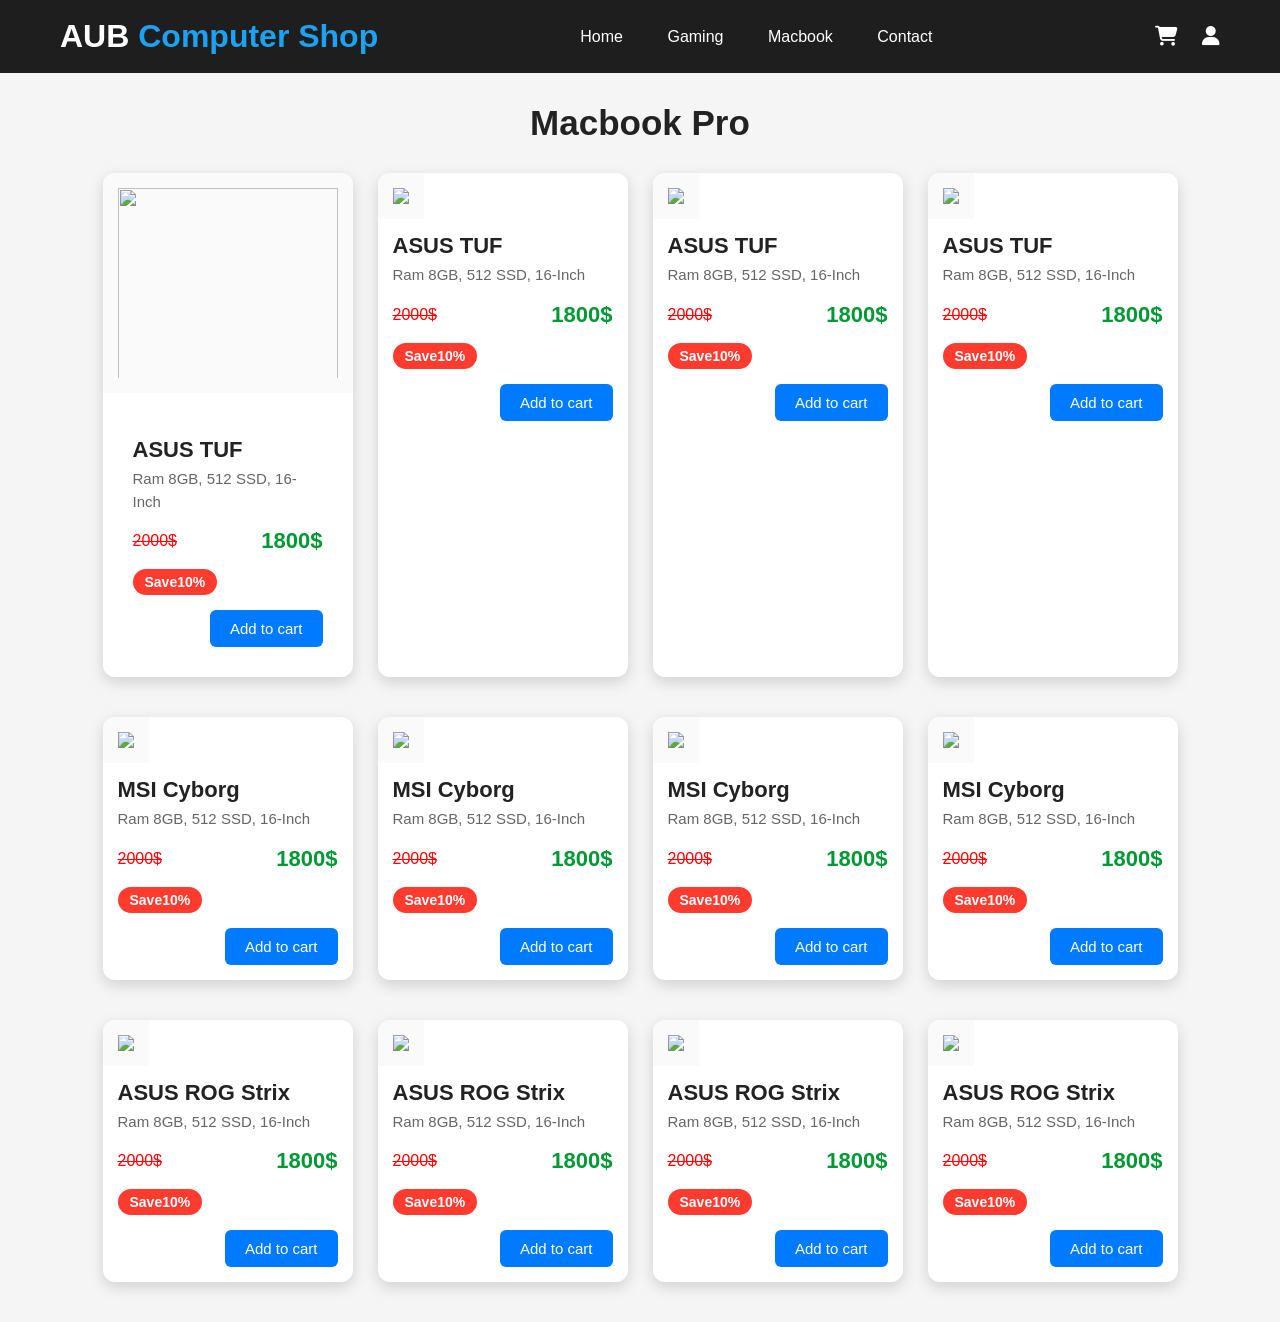
==== gaming.html @ b611711b "Add files via upload" ====
<!DOCTYPE html>
<html lang="en">

<head>
    <meta charset="UTF-8">
    <meta name="viewport" content="width=device-width, initial-scale=1.0">
    <title>Document</title>
    <link rel="stylesheet" href="gaming.css">
    <link rel="stylesheet" href="https://cdnjs.cloudflare.com/ajax/libs/font-awesome/6.6.0/css/all.min.css">
</head>

<body>
    <header>

        <div class="logo">
            AUB <span>Computer Shop</span>
        </div>

        <nav>
            <a href="index.html">Home</a>
            <a href="gaming.html">Gaming</a>
            <a href="macbook.html">Macbook</a>

            <a href="contact.html">Contact</a>
        </nav>

        <div class="icon">
            <i class="fa-solid fa-cart-shopping"></i>
            <i class="fa-solid fa-user"></i>
        </div>

    </header>
    <div class="main">

        <h2>Macbook Pro</h2>
    </div>
    <div class="topsale">
        <div class="column"><img src="./photo/Lutu.png">
            <div class="product-info">
                <div class="product-name">ASUS TUF</div>
                <div class="product-des">Ram 8GB, 512 SSD, 16-Inch
                </div>
                <div class="price">
                    <div class="product-price">2000$</div>
                    <div class="final-price">1800$</div>
                </div>
                <div class="product-discount">Save10%</div>
                <div style="text-align: right;"><button>Add to cart</button></div>
            </div>
        </div>
        <div class=" column"><img src="./photo/Lutu.png" alt=" ">
            <div class="product-name">ASUS TUF</div>
            <div class="product-des">Ram 8GB, 512 SSD, 16-Inch
            </div>
            <div class="price">
                <div class="product-price">2000$</div>
                <div class="final-price">1800$</div>
            </div>
            <div class="product-discount">Save10%</div>
            <div style="text-align: right;"><button>Add to cart</button></div>
        </div>
        <div class="column "><img src="./photo/Lutu.png" alt=" ">
            <div class="product-name">ASUS TUF</div>
            <div class="product-des">Ram 8GB, 512 SSD, 16-Inch
            </div>
            <div class="price">
                <div class="product-price">2000$</div>
                <div class="final-price">1800$</div>
            </div>
            <div class="product-discount">Save10%</div>
            <div style="text-align: right;"><button>Add to cart</button></div>
        </div>
        <div class="column "><img src="./photo/Lutu.png" alt=" ">
            <div class="product-name">ASUS TUF</div>
            <div class="product-des">Ram 8GB, 512 SSD, 16-Inch
            </div>
            <div class="price">
                <div class="product-price">2000$</div>
                <div class="final-price">1800$</div>
            </div>
            <div class="product-discount">Save10%</div>
            <div style="text-align: right;"><button>Add to cart</button></div>
        </div>
    </div>
    <div>
        <div class="topsale">
            <div class="column "><img src="./photo/msi.png" alt=" ">
                <div class="product-name">MSI Cyborg</div>
                <div class="product-des">Ram 8GB, 512 SSD, 16-Inch
                </div>
                <div class="price">
                    <div class="product-price">2000$</div>
                    <div class="final-price">1800$</div>
                </div>
                <div class="product-discount">Save10%</div>
                <div style="text-align: right;"><button>Add to cart</button></div>
            </div>
            <div class="column "><img src="./photo/msi.png" alt=" ">
                <div class="product-name">MSI Cyborg</div>
                <div class="product-des">Ram 8GB, 512 SSD, 16-Inch
                </div>
                <div class="price">
                    <div class="product-price">2000$</div>
                    <div class="final-price">1800$</div>
                </div>
                <div class="product-discount">Save10%</div>
                <div style="text-align: right;"><button>Add to cart</button></div>
            </div>
            <div class="column "><img src="./photo/msi.png" alt=" ">
                <div class="product-name">MSI Cyborg</div>
                <div class="product-des">Ram 8GB, 512 SSD, 16-Inch
                </div>
                <div class="price">
                    <div class="product-price">2000$</div>
                    <div class="final-price">1800$</div>
                </div>
                <div class="product-discount">Save10%</div>
                <div style="text-align: right;"><button>Add to cart</button></div>
            </div>
            <div class="column "><img src="./photo/msi.png" alt=" ">
                <div class="product-name">MSI Cyborg</div>
                <div class="product-des">Ram 8GB, 512 SSD, 16-Inch
                </div>
                <div class="price">
                    <div class="product-price">2000$</div>
                    <div class="final-price">1800$</div>
                </div>
                <div class="product-discount">Save10%</div>
                <div style="text-align: right;"><button>Add to cart</button></div>
            </div>
        </div>
        <div>
            <div class="topsale">
                <div class="column "><img src="./photo/msi.png" alt=" ">
                    <div class="product-name">ASUS ROG Strix</div>
                    <div class="product-des">Ram 8GB, 512 SSD, 16-Inch
                    </div>
                    <div class="price">
                        <div class="product-price">2000$</div>
                        <div class="final-price">1800$</div>
                    </div>
                    <div class="product-discount">Save10%</div>
                    <div style="text-align: right;"><button>Add to cart</button></div>
                </div>
                <div class="column "><img src="./photo/msi.png" alt=" ">
                    <div class="product-name">ASUS ROG Strix</div>
                    <div class="product-des">Ram 8GB, 512 SSD, 16-Inch
                    </div>
                    <div class="price">
                        <div class="product-price">2000$</div>
                        <div class="final-price">1800$</div>
                    </div>
                    <div class="product-discount">Save10%</div>
                    <div style="text-align: right;"><button>Add to cart</button></div>
                </div>
                <div class="column "><img src="./photo/msi.png" alt=" ">
                    <div class="product-name">ASUS ROG Strix</div>
                    <div class="product-des">Ram 8GB, 512 SSD, 16-Inch
                    </div>
                    <div class="price">
                        <div class="product-price">2000$</div>
                        <div class="final-price">1800$</div>
                    </div>
                    <div class="product-discount">Save10%</div>
                    <div style="text-align: right;"><button>Add to cart</button></div>
                </div>
                <div class="column "><img src="./photo/msi.png" alt=" ">
                    <div class="product-name">ASUS ROG Strix</div>
                    <div class="product-des">Ram 8GB, 512 SSD, 16-Inch
                    </div>
                    <div class="price">
                        <div class="product-price">2000$</div>
                        <div class="final-price">1800$</div>
                    </div>
                    <div class="product-discount">Save10%</div>
                    <div style="text-align: right;"><button>Add to cart</button></div>
                </div>
            </div>
        </div>
</body>

</html>
---- gaming.css ----
* {
    margin: 0;
    padding: 0;
    box-sizing: border-box;
    font-family: Arial, sans-serif;
}

body {
    background: #f5f5f5;
}

header {
    display: flex;
    justify-content: space-between;
    align-items: center;
    padding: 18px 60px;
    background: #1e1e1e;
    color: white;
}

.logo {
    font-size: 32px;
    font-weight: bold;
}

.logo span {
    color: #1da1f2;
}

nav a {
    color: white;
    text-decoration: none;
    margin: 20px;
}

nav a:hover {
    color: #1da1f2;
}

.icon i {
    font-size: 20px;
    margin-left: 20px;
    cursor: pointer;
}


/* Reset */


/* * {
    margin: 0;
    padding: 0;
    box-sizing: border-box;
    font-family: Arial, Helvetica, sans-serif;
} */


/* body {
    background: #f5f5f5;
    padding: 20px;
} */


/* Title */

.main h2 {
    text-align: center;
    font-size: 35px;
    color: #222;
    margin: 30px 0;
}


/* Product Row */

.topsale {
    display: flex;
    justify-content: center;
    gap: 25px;
    flex-wrap: wrap;
    margin-bottom: 40px;
}


/* Product Card */

.column {
    width: 250px;
    background: #fff;
    border-radius: 12px;
    overflow: hidden;
    box-shadow: 0 5px 15px rgba(0, 0, 0, 0.15);
    transition: 0.5s;
    padding-bottom: 15px;
}

.column:hover {
    transform: translateY(-8px);
    box-shadow: 0 10px 20px rgba(0, 0, 0, 0.25);
}


/* Image */

.column img {
    width: 100%;
    height: 220px;
    object-fit: contain;
    background: #fafafa;
    padding: 15px;
}


/* Product Info */

.product-info {
    padding: 15px;
}

.product-name {
    font-size: 22px;
    font-weight: bold;
    color: #222;
    margin: 10px 15px 5px;
}

.product-des {
    color: #666;
    font-size: 15px;
    margin: 0 15px 15px;
    line-height: 1.5;
}


/* Price */

.price {
    display: flex;
    justify-content: space-between;
    align-items: center;
    margin: 0 15px;
}

.product-price {
    text-decoration: line-through;
    color: red;
    font-size: 16px;
}

.final-price {
    color: #009933;
    font-size: 22px;
    font-weight: bold;
}


/* Discount */

.product-discount {
    background: #ff3b30;
    color: white;
    display: inline-block;
    margin: 15px;
    padding: 5px 12px;
    border-radius: 20px;
    font-size: 14px;
    font-weight: bold;
}


/* Button */

button {
    margin-right: 15px;
    padding: 10px 20px;
    border: none;
    border-radius: 6px;
    background: #007bff;
    color: white;
    cursor: pointer;
    font-size: 15px;
    transition: 0.3s;
}

button:hover {
    background: #0056b3;
}


/* Responsive */

@media(max-width:1000px) {
    .column {
        width: 220px;
    }
}

@media(max-width:768px) {
    .topsale {
        flex-direction: column;
        align-items: center;
    }
    .column {
        width: 90%;
        max-width: 350px;
    }
}
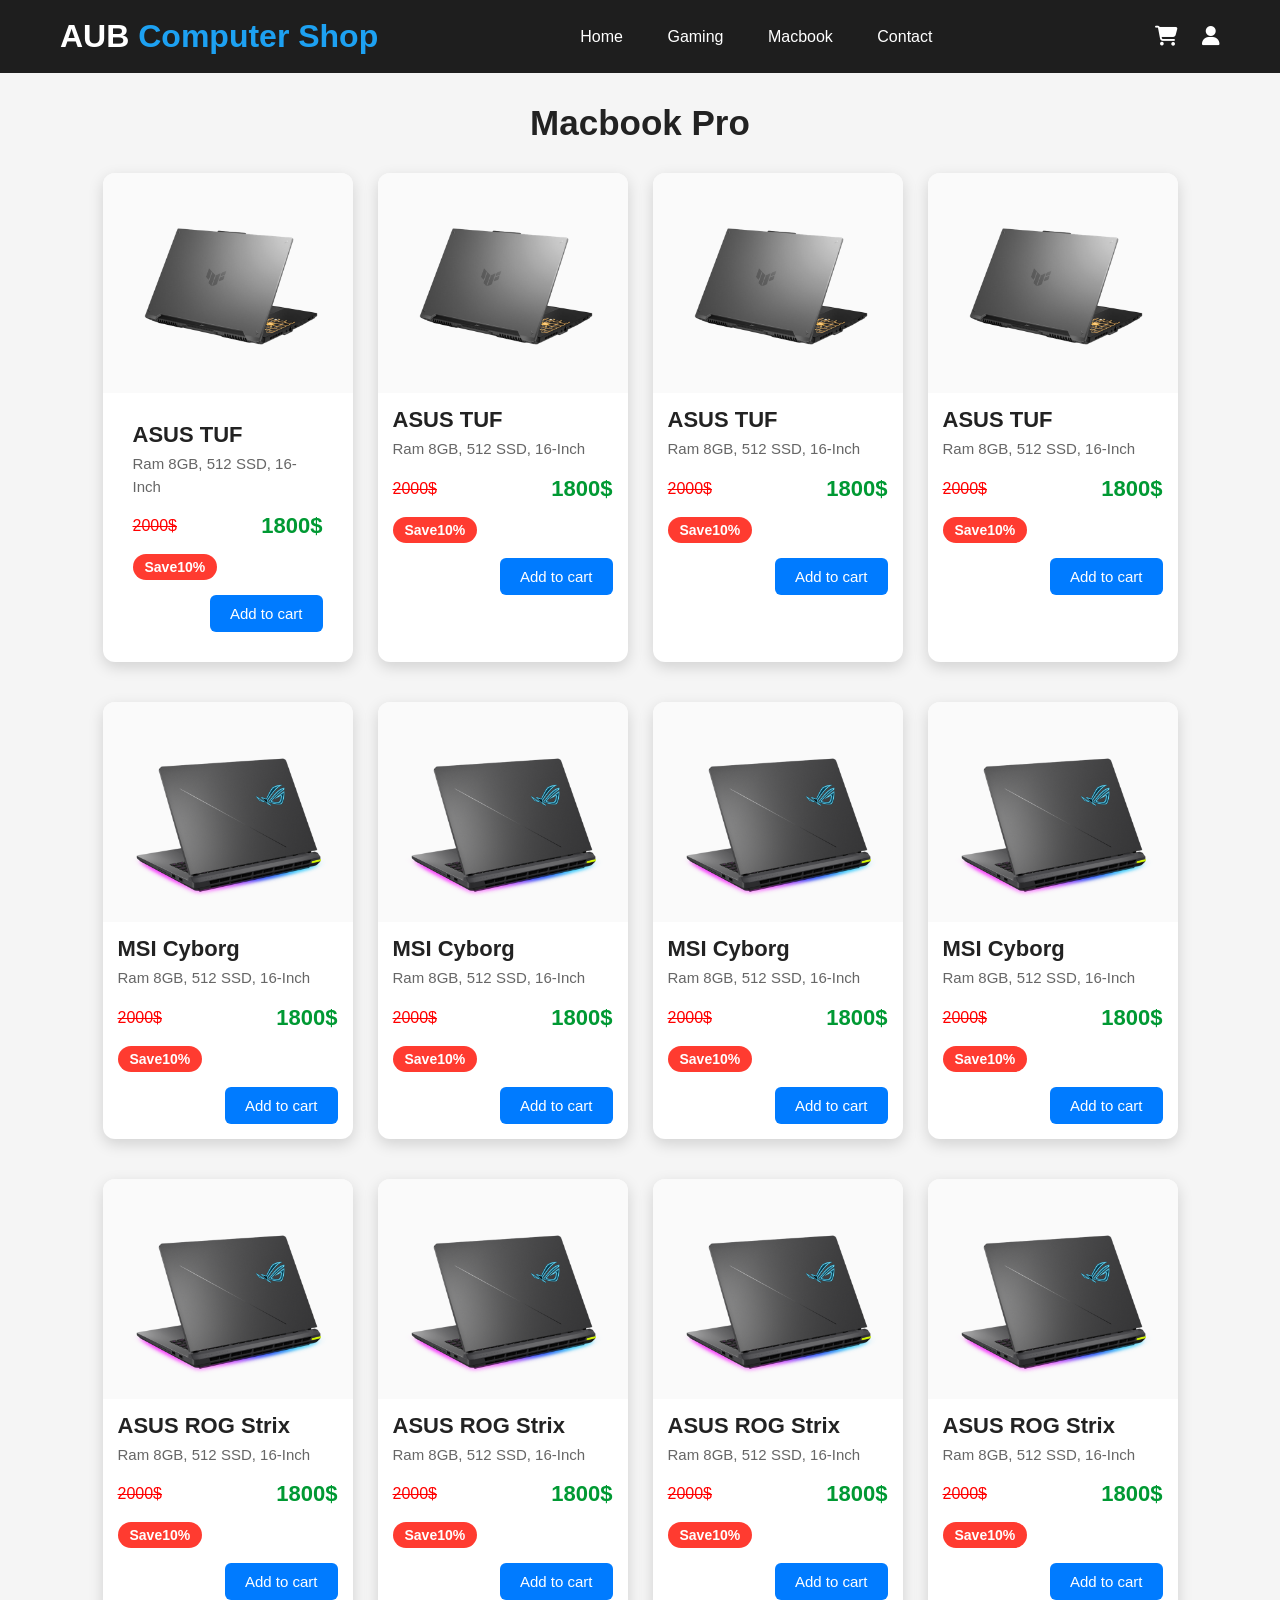
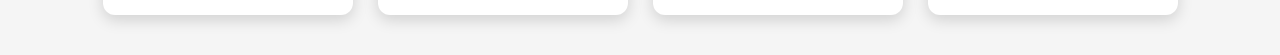
==== commit 3ef48648: "Add files via upload" ====
--- a/gaming.html
+++ b/gaming.html
@@ -35,7 +35,7 @@
         <h2>Macbook Pro</h2>
     </div>
     <div class="topsale">
-        <div class="column"><img src="./photo/Lutu.png">
+        <div class="column"><img src="Lutu.png">
             <div class="product-info">
                 <div class="product-name">ASUS TUF</div>
                 <div class="product-des">Ram 8GB, 512 SSD, 16-Inch
@@ -48,7 +48,7 @@
                 <div style="text-align: right;"><button>Add to cart</button></div>
             </div>
         </div>
-        <div class=" column"><img src="./photo/Lutu.png" alt=" ">
+        <div class=" column"><img src="Lutu.png" alt=" ">
             <div class="product-name">ASUS TUF</div>
             <div class="product-des">Ram 8GB, 512 SSD, 16-Inch
             </div>
@@ -59,7 +59,7 @@
             <div class="product-discount">Save10%</div>
             <div style="text-align: right;"><button>Add to cart</button></div>
         </div>
-        <div class="column "><img src="./photo/Lutu.png" alt=" ">
+        <div class="column "><img src="Lutu.png" alt=" ">
             <div class="product-name">ASUS TUF</div>
             <div class="product-des">Ram 8GB, 512 SSD, 16-Inch
             </div>
@@ -70,7 +70,7 @@
             <div class="product-discount">Save10%</div>
             <div style="text-align: right;"><button>Add to cart</button></div>
         </div>
-        <div class="column "><img src="./photo/Lutu.png" alt=" ">
+        <div class="column "><img src="Lutu.png" alt=" ">
             <div class="product-name">ASUS TUF</div>
             <div class="product-des">Ram 8GB, 512 SSD, 16-Inch
             </div>
@@ -84,7 +84,7 @@
     </div>
     <div>
         <div class="topsale">
-            <div class="column "><img src="./photo/msi.png" alt=" ">
+            <div class="column "><img src="msi.png" alt=" ">
                 <div class="product-name">MSI Cyborg</div>
                 <div class="product-des">Ram 8GB, 512 SSD, 16-Inch
                 </div>
@@ -95,7 +95,7 @@
                 <div class="product-discount">Save10%</div>
                 <div style="text-align: right;"><button>Add to cart</button></div>
             </div>
-            <div class="column "><img src="./photo/msi.png" alt=" ">
+            <div class="column "><img src="msi.png" alt=" ">
                 <div class="product-name">MSI Cyborg</div>
                 <div class="product-des">Ram 8GB, 512 SSD, 16-Inch
                 </div>
@@ -106,7 +106,7 @@
                 <div class="product-discount">Save10%</div>
                 <div style="text-align: right;"><button>Add to cart</button></div>
             </div>
-            <div class="column "><img src="./photo/msi.png" alt=" ">
+            <div class="column "><img src="msi.png" alt=" ">
                 <div class="product-name">MSI Cyborg</div>
                 <div class="product-des">Ram 8GB, 512 SSD, 16-Inch
                 </div>
@@ -117,7 +117,7 @@
                 <div class="product-discount">Save10%</div>
                 <div style="text-align: right;"><button>Add to cart</button></div>
             </div>
-            <div class="column "><img src="./photo/msi.png" alt=" ">
+            <div class="column "><img src="msi.png" alt=" ">
                 <div class="product-name">MSI Cyborg</div>
                 <div class="product-des">Ram 8GB, 512 SSD, 16-Inch
                 </div>
@@ -131,7 +131,7 @@
         </div>
         <div>
             <div class="topsale">
-                <div class="column "><img src="./photo/msi.png" alt=" ">
+                <div class="column "><img src="msi.png" alt=" ">
                     <div class="product-name">ASUS ROG Strix</div>
                     <div class="product-des">Ram 8GB, 512 SSD, 16-Inch
                     </div>
@@ -142,7 +142,7 @@
                     <div class="product-discount">Save10%</div>
                     <div style="text-align: right;"><button>Add to cart</button></div>
                 </div>
-                <div class="column "><img src="./photo/msi.png" alt=" ">
+                <div class="column "><img src="msi.png" alt=" ">
                     <div class="product-name">ASUS ROG Strix</div>
                     <div class="product-des">Ram 8GB, 512 SSD, 16-Inch
                     </div>
@@ -153,7 +153,7 @@
                     <div class="product-discount">Save10%</div>
                     <div style="text-align: right;"><button>Add to cart</button></div>
                 </div>
-                <div class="column "><img src="./photo/msi.png" alt=" ">
+                <div class="column "><img src="msi.png" alt=" ">
                     <div class="product-name">ASUS ROG Strix</div>
                     <div class="product-des">Ram 8GB, 512 SSD, 16-Inch
                     </div>
@@ -164,7 +164,7 @@
                     <div class="product-discount">Save10%</div>
                     <div style="text-align: right;"><button>Add to cart</button></div>
                 </div>
-                <div class="column "><img src="./photo/msi.png" alt=" ">
+                <div class="column "><img src="msi.png" alt=" ">
                     <div class="product-name">ASUS ROG Strix</div>
                     <div class="product-des">Ram 8GB, 512 SSD, 16-Inch
                     </div>
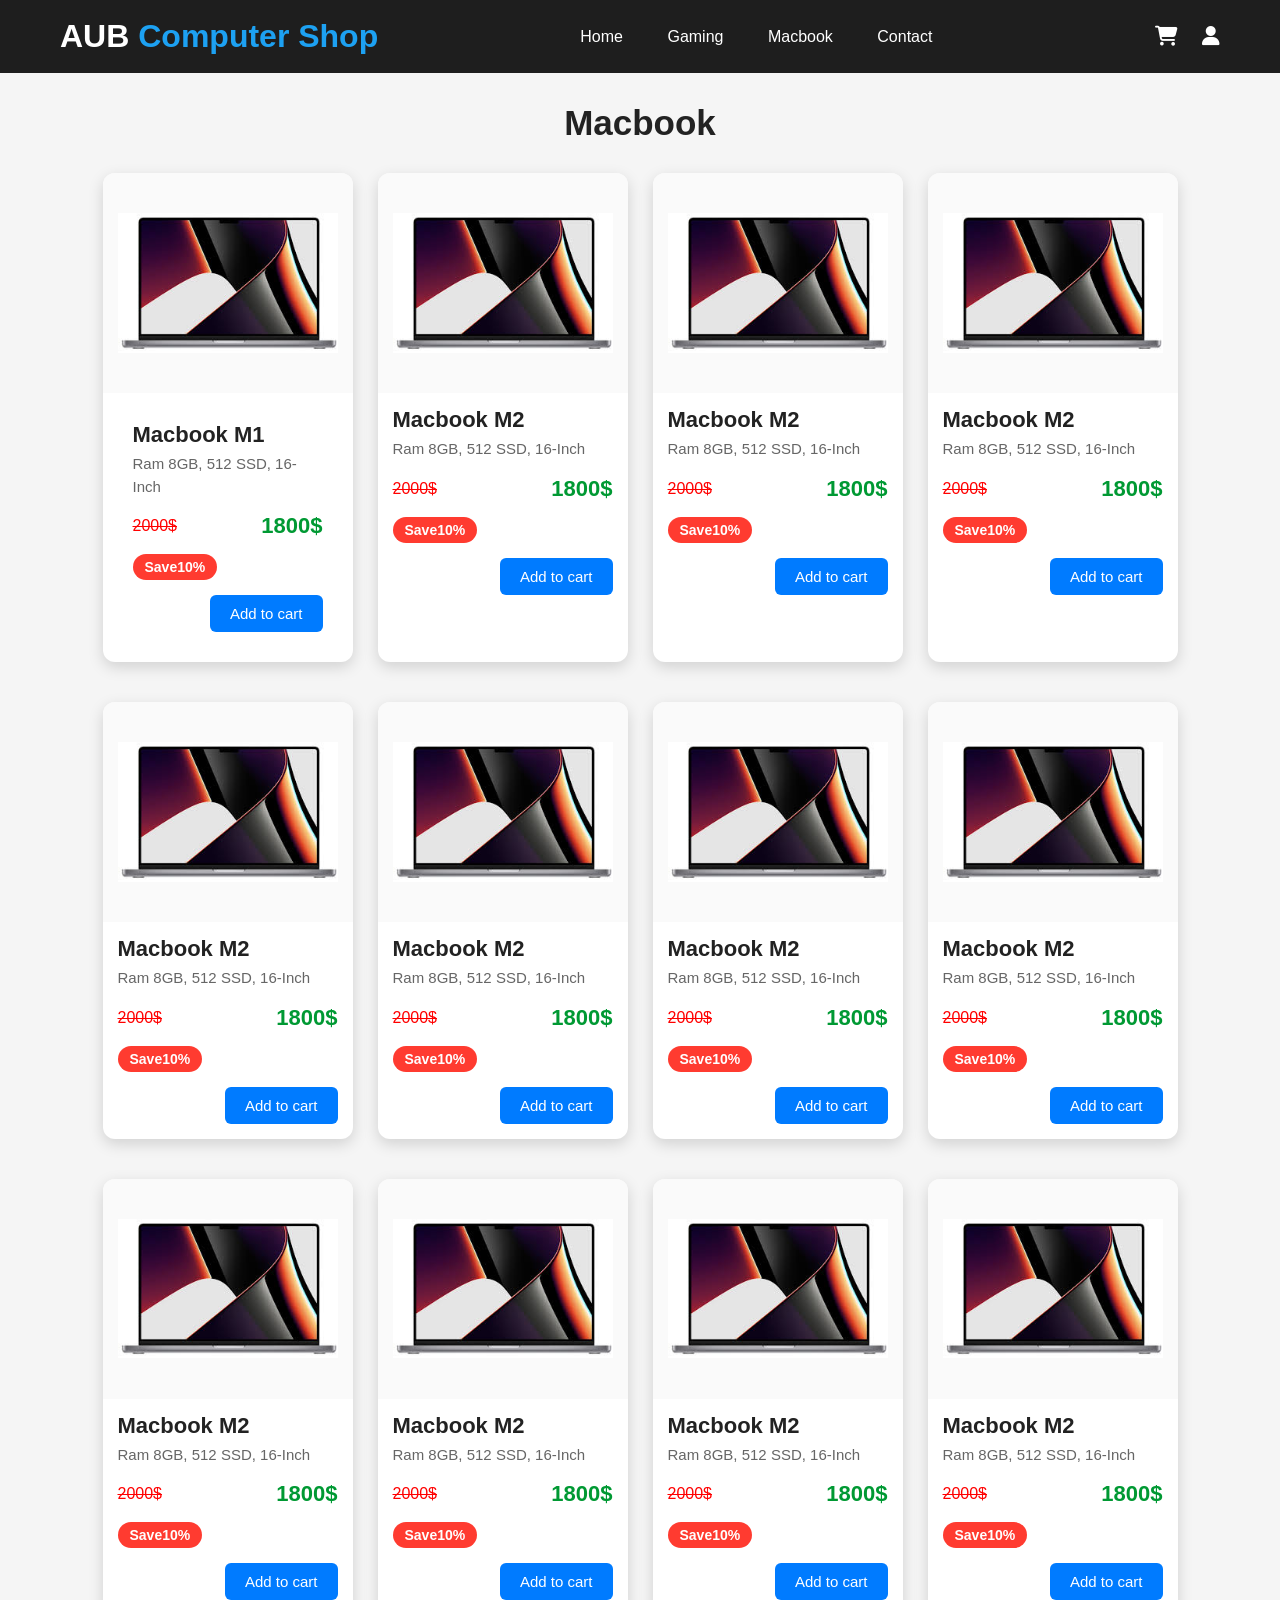
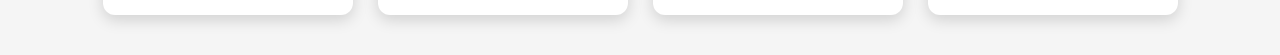
==== commit 08b26855: "Add files via upload" ====
--- a/gaming.html
+++ b/gaming.html
@@ -32,12 +32,12 @@
     </header>
     <div class="main">
 
-        <h2>Macbook Pro</h2>
+        <h2>Macbook </h2>
     </div>
     <div class="topsale">
-        <div class="column"><img src="Lutu.png">
+        <div class="column"><img src="macbook mid.jpg">
             <div class="product-info">
-                <div class="product-name">ASUS TUF</div>
+                <div class="product-name">Macbook M1</div>
                 <div class="product-des">Ram 8GB, 512 SSD, 16-Inch
                 </div>
                 <div class="price">
@@ -48,8 +48,8 @@
                 <div style="text-align: right;"><button>Add to cart</button></div>
             </div>
         </div>
-        <div class=" column"><img src="Lutu.png" alt=" ">
-            <div class="product-name">ASUS TUF</div>
+        <div class=" column"><img src="macbook mid.jpg" alt=" ">
+            <div class="product-name">Macbook M2</div>
             <div class="product-des">Ram 8GB, 512 SSD, 16-Inch
             </div>
             <div class="price">
@@ -59,8 +59,8 @@
             <div class="product-discount">Save10%</div>
             <div style="text-align: right;"><button>Add to cart</button></div>
         </div>
-        <div class="column "><img src="Lutu.png" alt=" ">
-            <div class="product-name">ASUS TUF</div>
+        <div class="column "><img src="macbook mid.jpg" alt=" ">
+            <div class="product-name">Macbook M2</div>
             <div class="product-des">Ram 8GB, 512 SSD, 16-Inch
             </div>
             <div class="price">
@@ -70,8 +70,8 @@
             <div class="product-discount">Save10%</div>
             <div style="text-align: right;"><button>Add to cart</button></div>
         </div>
-        <div class="column "><img src="Lutu.png" alt=" ">
-            <div class="product-name">ASUS TUF</div>
+        <div class="column "><img src="macbook mid.jpg" alt=" ">
+            <div class="product-name">Macbook M2</div>
             <div class="product-des">Ram 8GB, 512 SSD, 16-Inch
             </div>
             <div class="price">
@@ -84,8 +84,8 @@
     </div>
     <div>
         <div class="topsale">
-            <div class="column "><img src="msi.png" alt=" ">
-                <div class="product-name">MSI Cyborg</div>
+            <div class="column "><img src="macbook mid.jpg" alt=" ">
+                <div class="product-name">Macbook M2</div>
                 <div class="product-des">Ram 8GB, 512 SSD, 16-Inch
                 </div>
                 <div class="price">
@@ -95,8 +95,8 @@
                 <div class="product-discount">Save10%</div>
                 <div style="text-align: right;"><button>Add to cart</button></div>
             </div>
-            <div class="column "><img src="msi.png" alt=" ">
-                <div class="product-name">MSI Cyborg</div>
+            <div class="column "><img src="macbook mid.jpg" alt=" ">
+                <div class="product-name">Macbook M2</div>
                 <div class="product-des">Ram 8GB, 512 SSD, 16-Inch
                 </div>
                 <div class="price">
@@ -106,8 +106,8 @@
                 <div class="product-discount">Save10%</div>
                 <div style="text-align: right;"><button>Add to cart</button></div>
             </div>
-            <div class="column "><img src="msi.png" alt=" ">
-                <div class="product-name">MSI Cyborg</div>
+            <div class="column "><img src="macbook mid.jpg" alt=" ">
+                <div class="product-name">Macbook M2</div>
                 <div class="product-des">Ram 8GB, 512 SSD, 16-Inch
                 </div>
                 <div class="price">
@@ -117,8 +117,8 @@
                 <div class="product-discount">Save10%</div>
                 <div style="text-align: right;"><button>Add to cart</button></div>
             </div>
-            <div class="column "><img src="msi.png" alt=" ">
-                <div class="product-name">MSI Cyborg</div>
+            <div class="column "><img src="macbook mid.jpg" alt=" ">
+                <div class="product-name">Macbook M2</div>
                 <div class="product-des">Ram 8GB, 512 SSD, 16-Inch
                 </div>
                 <div class="price">
@@ -131,8 +131,8 @@
         </div>
         <div>
             <div class="topsale">
-                <div class="column "><img src="msi.png" alt=" ">
-                    <div class="product-name">ASUS ROG Strix</div>
+                <div class="column "><img src="macbook mid.jpg" alt=" ">
+                    <div class="product-name">Macbook M2</div>
                     <div class="product-des">Ram 8GB, 512 SSD, 16-Inch
                     </div>
                     <div class="price">
@@ -142,8 +142,8 @@
                     <div class="product-discount">Save10%</div>
                     <div style="text-align: right;"><button>Add to cart</button></div>
                 </div>
-                <div class="column "><img src="msi.png" alt=" ">
-                    <div class="product-name">ASUS ROG Strix</div>
+                <div class="column "><img src="macbook mid.jpg" alt=" ">
+                    <div class="product-name">Macbook M2</div>
                     <div class="product-des">Ram 8GB, 512 SSD, 16-Inch
                     </div>
                     <div class="price">
@@ -153,8 +153,8 @@
                     <div class="product-discount">Save10%</div>
                     <div style="text-align: right;"><button>Add to cart</button></div>
                 </div>
-                <div class="column "><img src="msi.png" alt=" ">
-                    <div class="product-name">ASUS ROG Strix</div>
+                <div class="column "><img src="macbook mid.jpg" alt=" ">
+                    <div class="product-name">Macbook M2</div>
                     <div class="product-des">Ram 8GB, 512 SSD, 16-Inch
                     </div>
                     <div class="price">
@@ -164,8 +164,8 @@
                     <div class="product-discount">Save10%</div>
                     <div style="text-align: right;"><button>Add to cart</button></div>
                 </div>
-                <div class="column "><img src="msi.png" alt=" ">
-                    <div class="product-name">ASUS ROG Strix</div>
+                <div class="column "><img src="macbook mid.jpg" alt=" ">
+                    <div class="product-name">Macbook M2</div>
                     <div class="product-des">Ram 8GB, 512 SSD, 16-Inch
                     </div>
                     <div class="price">
--- a/gaming.css
+++ b/gaming.css
@@ -204,4 +204,148 @@
         width: 90%;
         max-width: 350px;
     }
+}
+
+
+/* ===========================
+   Tablet (992px)
+=========================== */
+
+@media screen and (max-width:992px) {
+    header {
+        padding: 15px 30px;
+        flex-wrap: wrap;
+        gap: 15px;
+    }
+    nav {
+        width: 100%;
+        text-align: center;
+    }
+    nav a {
+        margin: 10px;
+        display: inline-block;
+    }
+    .logo {
+        font-size: 28px;
+    }
+    .column {
+        width: 45%;
+    }
+    .column img {
+        height: 200px;
+    }
+}
+
+
+/* ===========================
+   Mobile (768px)
+=========================== */
+
+@media screen and (max-width:768px) {
+    header {
+        flex-direction: column;
+        padding: 20px;
+        text-align: center;
+    }
+    .logo {
+        font-size: 26px;
+        margin-bottom: 15px;
+    }
+    nav {
+        display: flex;
+        flex-wrap: wrap;
+        justify-content: center;
+        gap: 10px;
+        margin: 15px 0;
+    }
+    nav a {
+        margin: 0;
+        font-size: 16px;
+    }
+    .icon {
+        margin-top: 10px;
+    }
+    .main h2 {
+        font-size: 28px;
+    }
+    .topsale {
+        display: grid;
+        grid-template-columns: 1fr;
+        gap: 20px;
+        padding: 0 15px;
+    }
+    .column {
+        width: 100%;
+        max-width: 350px;
+        margin: auto;
+    }
+    .column img {
+        height: 220px;
+    }
+    .product-name {
+        font-size: 20px;
+    }
+    .final-price {
+        font-size: 20px;
+    }
+    button {
+        width: 90%;
+        margin: 15px auto 0;
+        display: block;
+    }
+}
+
+
+/* ===========================
+   Small Phones (480px)
+=========================== */
+
+@media screen and (max-width:480px) {
+    header {
+        padding: 15px;
+    }
+    .logo {
+        font-size: 22px;
+    }
+    nav {
+        flex-direction: column;
+        gap: 12px;
+    }
+    nav a {
+        font-size: 15px;
+    }
+    .main h2 {
+        font-size: 24px;
+    }
+    .column {
+        width: 100%;
+    }
+    .column img {
+        height: 180px;
+        padding: 10px;
+    }
+    .product-name {
+        font-size: 18px;
+    }
+    .product-des {
+        font-size: 14px;
+    }
+    .price {
+        flex-direction: column;
+        align-items: flex-start;
+        gap: 5px;
+    }
+    .product-price {
+        font-size: 14px;
+    }
+    .final-price {
+        font-size: 18px;
+    }
+    .product-discount {
+        font-size: 12px;
+    }
+    button {
+        width: 100%;
+        margin: 15px 0 0;
+    }
 }
